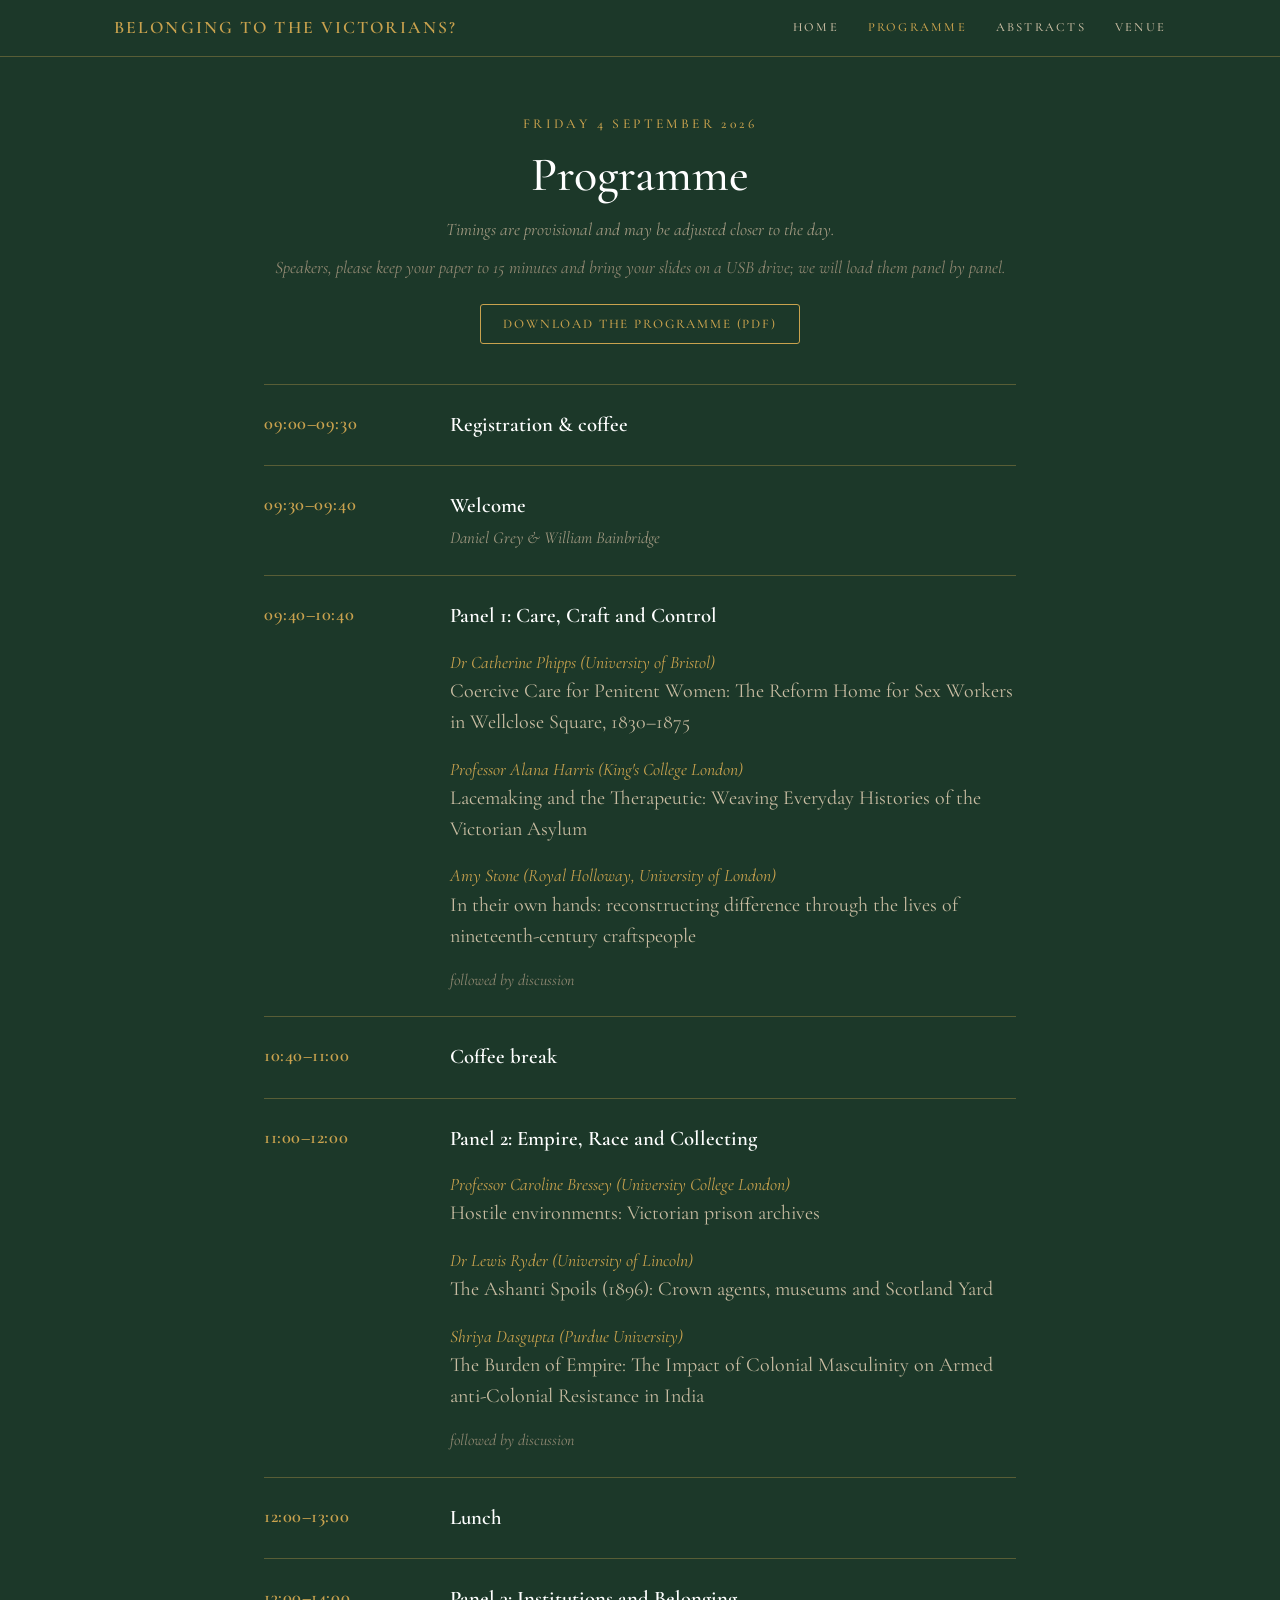
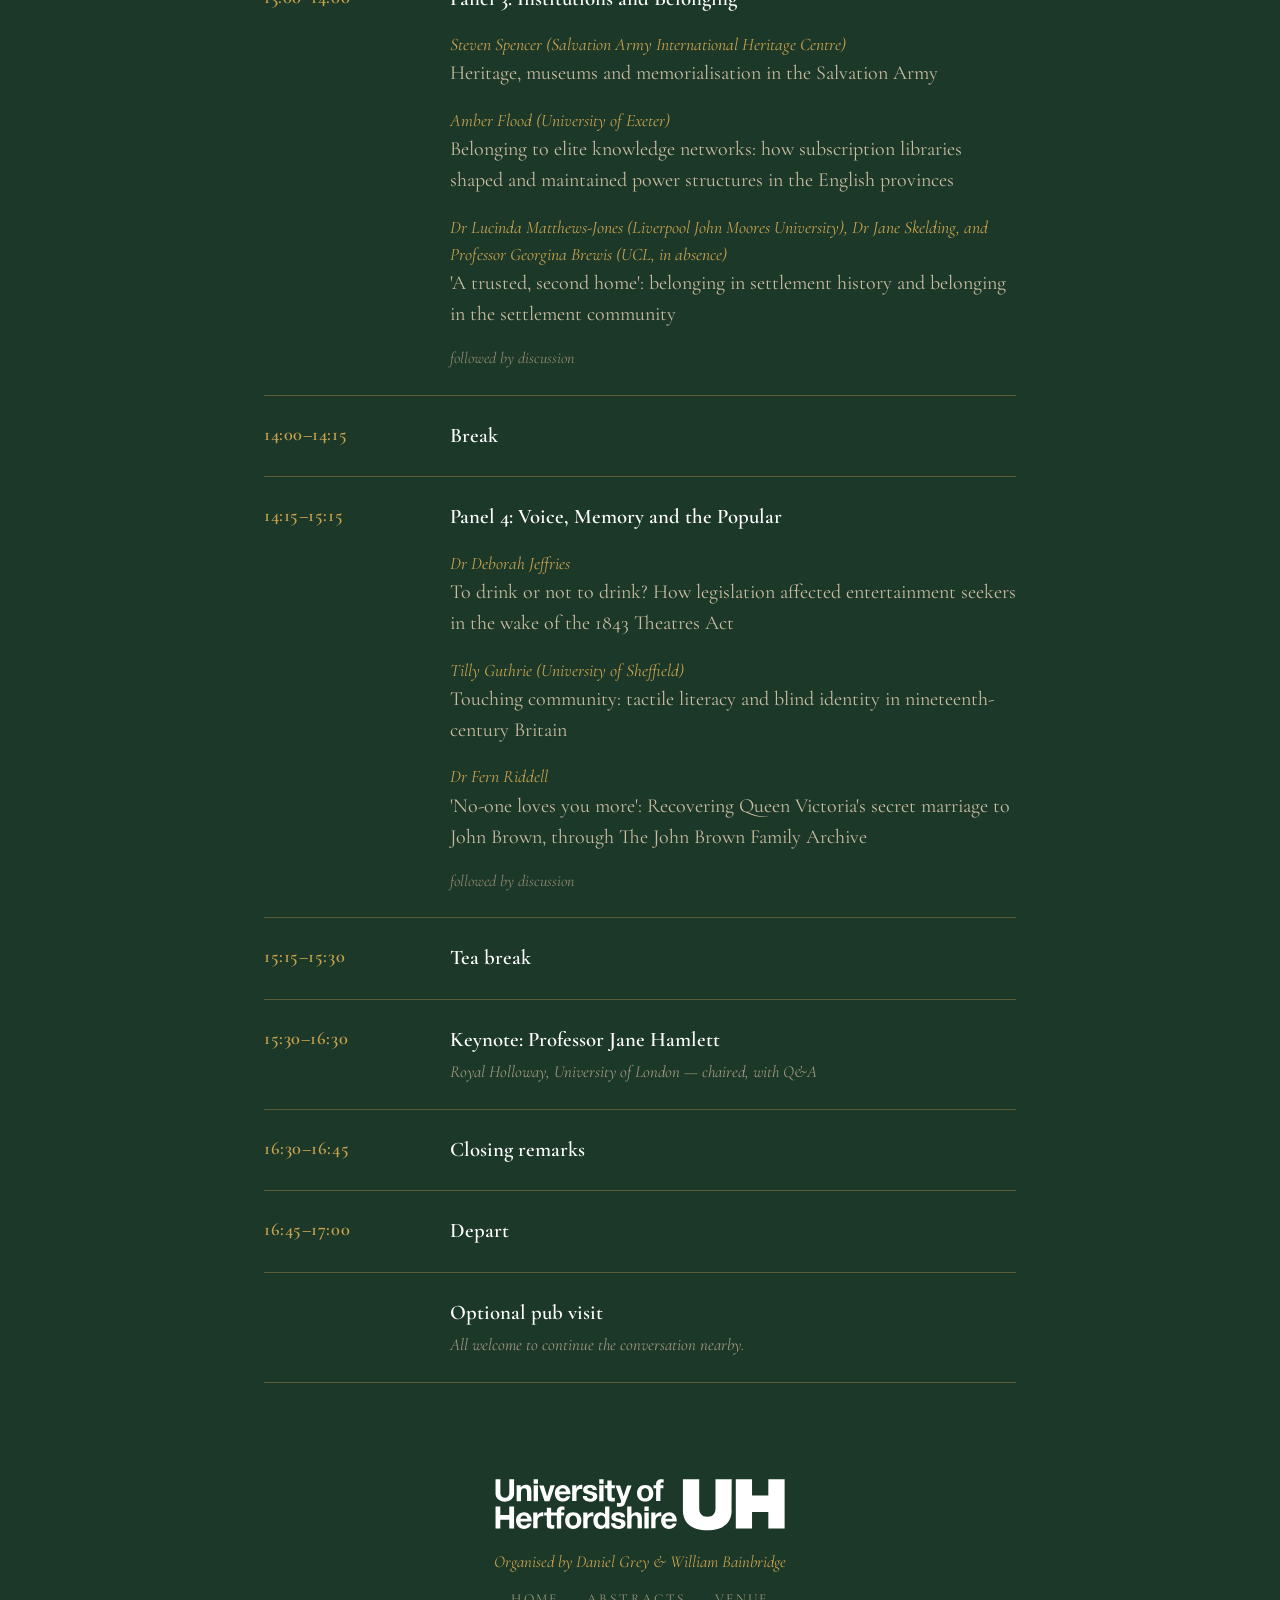
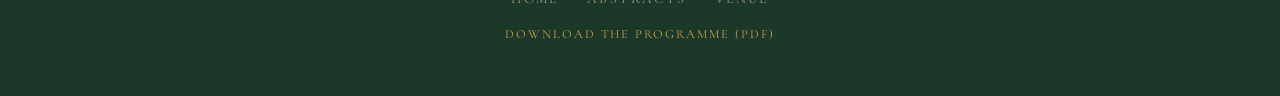
==== programme.html @ 11766882 "Publish site" ====
<!DOCTYPE html>
<html lang="en">
<head>
<meta charset="UTF-8">
<meta name="viewport" content="width=device-width, initial-scale=1">
<title>Programme — Belonging to the Victorians?</title>
<meta name="description" content="Programme for Belonging to the Victorians? Community, Collections, and Care. Wilton's Music Hall, London, Friday 4 September 2026.">
<link rel="icon" href="assets/favicon.svg" type="image/svg+xml">
<link rel="icon" href="assets/favicon-32.png" sizes="32x32" type="image/png">
<link rel="icon" href="assets/favicon-16.png" sizes="16x16" type="image/png">
<link rel="apple-touch-icon" href="assets/apple-touch-icon.png">
<link rel="stylesheet" href="styles.css?v=7">
</head>
<body>

<header class="site-header">
  <div class="header-inner">
    <a class="brand" href="index.html">Belonging to the Victorians?</a>
    <button class="nav-toggle" aria-expanded="false" aria-controls="site-nav" aria-label="Menu"><span class="bar"></span><span class="bar"></span><span class="bar"></span></button>
    <nav id="site-nav" class="site-nav">
      <a href="index.html">Home</a>
      <a href="programme.html" aria-current="page">Programme</a>
      <a href="abstracts.html">Abstracts</a>
      <a href="venue.html">Venue</a>
    </nav>
  </div>
</header>

<main>

  <div class="page-title">
    <span class="sec-label">Friday 4 September 2026</span>
    <h1>Programme</h1>
    <p class="page-sub">Timings are provisional and may be adjusted closer to the day.</p>
    <p class="page-note">Speakers, please keep your paper to 15 minutes and bring your slides on a USB drive; we will load them panel by panel.</p>
    <p class="page-actions"><a class="download-btn" href="programme.pdf" target="_blank" rel="noopener">Download the programme (PDF)</a></p>
  </div>

  <div class="container narrow">

    <hr class="divider">

    <div class="prog-row">
      <div class="time">09:00&ndash;09:30</div>
      <div class="what"><span class="item-title">Registration &amp; coffee</span></div>
    </div>

    <hr class="divider">

    <div class="prog-row">
      <div class="time">09:30&ndash;09:40</div>
      <div class="what">
        <span class="item-title">Welcome</span>
        <p class="item-note">Daniel Grey &amp; William Bainbridge</p>
      </div>
    </div>

    <hr class="divider">

    <div class="prog-row">
      <div class="time">09:40&ndash;10:40</div>
      <div class="what">
        <span class="item-title">Panel 1: Care, Craft and Control</span>
        <div class="panel-papers">
          <div class="paper">
            <p class="speaker">Dr Catherine Phipps (University of Bristol)</p>
            <p class="ptitle">Coercive Care for Penitent Women: The Reform Home for Sex Workers in Wellclose Square, 1830&ndash;1875</p>
          </div>
          <div class="paper">
            <p class="speaker">Professor Alana Harris (King's College London)</p>
            <p class="ptitle">Lacemaking and the Therapeutic: Weaving Everyday Histories of the Victorian Asylum</p>
          </div>
          <div class="paper">
            <p class="speaker">Amy Stone (Royal Holloway, University of London)</p>
            <p class="ptitle">In their own hands: reconstructing difference through the lives of nineteenth-century craftspeople</p>
          </div>
        </div>
        <p class="followed-by">followed by discussion</p>
      </div>
    </div>

    <hr class="divider">

    <div class="prog-row">
      <div class="time">10:40&ndash;11:00</div>
      <div class="what"><span class="item-title">Coffee break</span></div>
    </div>

    <hr class="divider">

    <div class="prog-row">
      <div class="time">11:00&ndash;12:00</div>
      <div class="what">
        <span class="item-title">Panel 2: Empire, Race and Collecting</span>
        <div class="panel-papers">
          <div class="paper">
            <p class="speaker">Professor Caroline Bressey (University College London)</p>
            <p class="ptitle">Hostile environments: Victorian prison archives</p>
          </div>
          <div class="paper">
            <p class="speaker">Dr Lewis Ryder (University of Lincoln)</p>
            <p class="ptitle">The Ashanti Spoils (1896): Crown agents, museums and Scotland Yard</p>
          </div>
          <div class="paper">
            <p class="speaker">Shriya Dasgupta (Purdue University)</p>
            <p class="ptitle">The Burden of Empire: The Impact of Colonial Masculinity on Armed anti-Colonial Resistance in India</p>
          </div>
        </div>
        <p class="followed-by">followed by discussion</p>
      </div>
    </div>

    <hr class="divider">

    <div class="prog-row">
      <div class="time">12:00&ndash;13:00</div>
      <div class="what"><span class="item-title">Lunch</span></div>
    </div>

    <hr class="divider">

    <div class="prog-row">
      <div class="time">13:00&ndash;14:00</div>
      <div class="what">
        <span class="item-title">Panel 3: Institutions and Belonging</span>
        <div class="panel-papers">
          <div class="paper">
            <p class="speaker">Steven Spencer (Salvation Army International Heritage Centre)</p>
            <p class="ptitle">Heritage, museums and memorialisation in the Salvation Army</p>
          </div>
          <div class="paper">
            <p class="speaker">Amber Flood (University of Exeter)</p>
            <p class="ptitle">Belonging to elite knowledge networks: how subscription libraries shaped and maintained power structures in the English provinces</p>
          </div>
          <div class="paper">
            <p class="speaker">Dr Lucinda Matthews-Jones (Liverpool John Moores University), Dr Jane Skelding, and Professor Georgina Brewis (UCL, in absence)</p>
            <p class="ptitle">'A trusted, second home': belonging in settlement history and belonging in the settlement community</p>
          </div>
        </div>
        <p class="followed-by">followed by discussion</p>
      </div>
    </div>

    <hr class="divider">

    <div class="prog-row">
      <div class="time">14:00&ndash;14:15</div>
      <div class="what"><span class="item-title">Break</span></div>
    </div>

    <hr class="divider">

    <div class="prog-row">
      <div class="time">14:15&ndash;15:15</div>
      <div class="what">
        <span class="item-title">Panel 4: Voice, Memory and the Popular</span>
        <div class="panel-papers">
          <div class="paper">
            <p class="speaker">Dr Deborah Jeffries</p>
            <p class="ptitle">To drink or not to drink? How legislation affected entertainment seekers in the wake of the 1843 Theatres Act</p>
          </div>
          <div class="paper">
            <p class="speaker">Tilly Guthrie (University of Sheffield)</p>
            <p class="ptitle">Touching community: tactile literacy and blind identity in nineteenth-century Britain</p>
          </div>
          <div class="paper">
            <p class="speaker">Dr Fern Riddell</p>
            <p class="ptitle">'No-one loves you more': Recovering Queen Victoria's secret marriage to John Brown, through The John Brown Family Archive</p>
          </div>
        </div>
        <p class="followed-by">followed by discussion</p>
      </div>
    </div>

    <hr class="divider">

    <div class="prog-row">
      <div class="time">15:15&ndash;15:30</div>
      <div class="what"><span class="item-title">Tea break</span></div>
    </div>

    <hr class="divider">

    <div class="prog-row">
      <div class="time">15:30&ndash;16:30</div>
      <div class="what">
        <span class="item-title">Keynote: Professor Jane Hamlett</span>
        <p class="item-note">Royal Holloway, University of London &mdash; chaired, with Q&amp;A</p>
      </div>
    </div>

    <hr class="divider">

    <div class="prog-row">
      <div class="time">16:30&ndash;16:45</div>
      <div class="what"><span class="item-title">Closing remarks</span></div>
    </div>

    <hr class="divider">

    <div class="prog-row">
      <div class="time">16:45&ndash;17:00</div>
      <div class="what"><span class="item-title">Depart</span></div>
    </div>

    <hr class="divider">

    <div class="prog-row">
      <div class="time"></div>
      <div class="what">
        <span class="item-title">Optional pub visit</span>
        <p class="item-note">All welcome to continue the conversation nearby.</p>
      </div>
    </div>

    <hr class="divider">

  </div>

</main>

<footer class="site-footer">
  <img src="assets/University_of_Hertfordshire_Logo_2019.svg" alt="University of Hertfordshire">
  <p class="org">Organised by Daniel Grey &amp; William Bainbridge</p>
  <p class="footer-links">
    <a href="index.html">Home</a>
    <a href="abstracts.html">Abstracts</a>
    <a href="venue.html">Venue</a>
  </p>
  <p class="footer-download"><a href="programme.pdf" target="_blank" rel="noopener">Download the programme (PDF)</a></p>
</footer>

<script>
  var toggle = document.querySelector('.nav-toggle');
  var nav = document.getElementById('site-nav');
  toggle.addEventListener('click', function () {
    var open = nav.classList.toggle('open');
    toggle.classList.toggle('open', open);
    toggle.setAttribute('aria-expanded', open ? 'true' : 'false');
  });
</script>

</body>
</html>
---- styles.css ----
@import url('https://fonts.googleapis.com/css2?family=Cormorant+Garamond:ital,wght@0,300;0,400;0,500;0,600;0,700;1,300;1,400;1,500;1,600;1,700&display=swap');

:root {
  --green: #1c3829;
  --gold: #c9a24e;
  --cream: #c8bca2;
  --cream-dim: #a09880;
  --cream-faint: #908872;
  --white: #ffffff;
}

*, *::before, *::after { margin: 0; padding: 0; box-sizing: border-box; }

html { scroll-behavior: smooth; }

body {
  background: var(--green);
  color: var(--cream);
  font-family: 'Cormorant Garamond', Garamond, serif;
  font-size: 1.25rem;
  line-height: 1.55;
}

a { color: var(--gold); text-decoration: none; }
a:hover { text-decoration: underline; text-underline-offset: 3px; }

.container { max-width: 1000px; margin: 0 auto; padding: 0 1.5rem; }
.narrow { max-width: 800px; }

/* ── Shared elements ── */

.sec-label {
  font-size: 0.85rem;
  font-weight: 500;
  letter-spacing: 0.25em;
  text-transform: uppercase;
  color: var(--gold);
}

.divider {
  width: 100%;
  height: 1px;
  background: var(--gold);
  opacity: 0.35;
  border: none;
}

/* ── Header / nav ── */

.site-header {
  position: sticky;
  top: 0;
  z-index: 100;
  background: var(--green);
  border-bottom: 1px solid rgba(201, 162, 78, 0.35);
}

body.home .site-header {
  position: fixed;
  left: 0;
  right: 0;
  background:
    linear-gradient(to bottom, rgba(10, 22, 15, 0.78), rgba(10, 22, 15, 0.58)),
    url("data:image/svg+xml;utf8,<svg xmlns='http://www.w3.org/2000/svg'><filter id='n'><feTurbulence type='fractalNoise' baseFrequency='0.85' numOctaves='2' stitchTiles='stitch'/></filter><rect width='100%25' height='100%25' filter='url(%23n)' opacity='0.05'/></svg>");
  backdrop-filter: blur(10px) saturate(120%);
  -webkit-backdrop-filter: blur(10px) saturate(120%);
  border-bottom: 1px solid rgba(201, 162, 78, 0.25);
}

.header-inner {
  max-width: 1100px;
  margin: 0 auto;
  padding: 0.9rem 1.5rem;
  display: flex;
  align-items: center;
  justify-content: space-between;
  gap: 1rem;
}

.brand {
  color: var(--gold);
  font-weight: 600;
  font-size: clamp(0.85rem, 2.6vw, 1.1rem);
  letter-spacing: 0.12em;
  text-transform: uppercase;
  white-space: nowrap;
}
.brand:hover { text-decoration: none; color: var(--white); }

.site-nav { display: flex; gap: 1.8rem; }

.site-nav a {
  font-size: 0.78rem;
  font-weight: 500;
  letter-spacing: 0.18em;
  text-transform: uppercase;
  color: var(--cream);
}
.site-nav a:hover { color: var(--gold); text-decoration: none; }
.site-nav a[aria-current="page"] { color: var(--gold); }

.nav-toggle {
  display: none;
  width: 2.2rem;
  height: 2.2rem;
  padding: 0;
  align-items: center;
  justify-content: center;
  gap: 5px;
  background: none;
  border: 1px solid rgba(201, 162, 78, 0.5);
  border-radius: 4px;
  cursor: pointer;
}

.nav-toggle .bar {
  display: block;
  width: 1.1rem;
  height: 2px;
  background: var(--gold);
  transition: transform 0.2s ease, opacity 0.2s ease;
}

.nav-toggle.open .bar:nth-child(1) { transform: translateY(7px) rotate(45deg); }
.nav-toggle.open .bar:nth-child(2) { opacity: 0; }
.nav-toggle.open .bar:nth-child(3) { transform: translateY(-7px) rotate(-45deg); }

@media (max-width: 720px) {
  .nav-toggle { display: flex; flex-direction: column; }
  .site-nav {
    display: none;
    position: absolute;
    top: 100%;
    left: 0;
    right: 0;
    flex-direction: column;
    gap: 0;
    background: var(--green);
    border-top: 1px solid rgba(201, 162, 78, 0.35);
    border-bottom: 1px solid rgba(201, 162, 78, 0.35);
    padding: 0.5rem 0;
  }
  .site-nav.open { display: flex; }
  .site-nav a { padding: 0.8rem 1.5rem; }
}

/* ── Hero (homepage) ── */

.hero {
  position: relative;
  height: 78vh;
  min-height: 520px;
  overflow: hidden;
}

.hero img {
  width: 100%;
  height: 100%;
  object-fit: cover;
  object-position: center 12%;
  display: block;
}

.hero::after {
  content: "";
  position: absolute;
  inset: 0;
  background: linear-gradient(
    to bottom,
    rgba(28, 56, 41, 0.30) 0%,
    rgba(28, 56, 41, 0.10) 35%,
    rgba(28, 56, 41, 0.72) 75%,
    var(--green) 100%
  );
}

.hero-titles {
  position: absolute;
  left: 0;
  right: 0;
  bottom: 2.5rem;
  z-index: 2;
  text-align: center;
  padding: 0 1.5rem;
}

.hero-titles h1 {
  font-weight: 500;
  font-size: clamp(2.4rem, 6vw, 4.2rem);
  line-height: 1.08;
  color: var(--white);
  letter-spacing: -0.01em;
}

.hero-titles .subtitle {
  font-weight: 400;
  font-style: italic;
  font-size: clamp(1.4rem, 3.2vw, 2.2rem);
  color: var(--gold);
  margin-top: 0.6rem;
  letter-spacing: 0.02em;
}

.hero-meta { text-align: center; padding: 1.2rem 1.5rem 0; }

.hero-meta .date {
  font-weight: 600;
  font-size: 1.35rem;
  color: var(--gold);
  letter-spacing: 0.04em;
}

.hero-meta .venue {
  font-weight: 400;
  font-style: italic;
  font-size: 1.15rem;
  color: var(--cream);
  margin-top: 0.3rem;
}
.hero-meta .venue a { color: var(--cream); }
.hero-meta .venue a:hover { color: var(--gold); }

.hero-meta .org-by {
  font-weight: 400;
  font-style: italic;
  font-size: 1.05rem;
  color: var(--cream-dim);
  margin-top: 0.5rem;
}

/* ── Page sections ── */

.section {
  display: flex;
  flex-direction: column;
  align-items: center;
  text-align: center;
  padding: 3.2rem 0;
}

.section .sec-label { margin-bottom: 1rem; }

.section .body-text {
  max-width: 44em;
  color: var(--cream);
  line-height: 1.6;
}

.section .body-text + .body-text { margin-top: 1.1rem; }

.keynote-name {
  font-weight: 600;
  font-size: 2rem;
  color: var(--white);
  margin-bottom: 0.4rem;
}

.keynote-affil {
  font-weight: 400;
  font-style: italic;
  font-size: 1.15rem;
  color: var(--cream);
}

.cta-email {
  font-weight: 600;
  font-size: 1.6rem;
  margin-top: 0.8rem;
  display: inline-block;
}

.cta-note {
  font-size: 1rem;
  color: var(--cream-dim);
  margin-top: 0.8rem;
}

/* ── Inner-page title block ── */

.page-title {
  text-align: center;
  padding: 3.5rem 1.5rem 2.5rem;
}

.page-title .sec-label { display: block; margin-bottom: 0.9rem; }

.page-title h1 {
  font-weight: 500;
  font-size: clamp(2rem, 5vw, 3rem);
  color: var(--white);
  line-height: 1.1;
}

.page-title .page-sub {
  font-style: italic;
  color: var(--cream-dim);
  font-size: 1.1rem;
  margin-top: 0.9rem;
}

.page-title .page-note {
  font-style: italic;
  color: var(--cream-faint);
  font-size: 1.1rem;
  margin-top: 0.7rem;
}

.page-title .page-actions { margin-top: 1.4rem; }

.download-btn {
  display: inline-block;
  padding: 0.55rem 1.4rem;
  border: 1px solid var(--gold);
  border-radius: 3px;
  color: var(--gold);
  font-size: 0.82rem;
  font-weight: 500;
  letter-spacing: 0.14em;
  text-transform: uppercase;
}
.download-btn:hover {
  background: var(--gold);
  color: var(--green);
  text-decoration: none;
}

/* ── Programme ── */

.prog-row {
  display: grid;
  grid-template-columns: 10rem 1fr;
  gap: 1.6rem;
  padding: 1.5rem 0;
}

.prog-row .time {
  color: var(--gold);
  font-weight: 600;
  font-size: 1.15rem;
  letter-spacing: 0.03em;
}

.prog-row .what { color: var(--cream); }

.prog-row .what .item-title {
  color: var(--white);
  font-weight: 600;
  font-size: 1.3rem;
}

.prog-row .what .item-note {
  font-style: italic;
  color: var(--cream-dim);
  font-size: 1.05rem;
  margin-top: 0.2rem;
}

.panel-papers { margin-top: 1rem; }

.panel-papers .paper { margin-bottom: 1.1rem; }
.panel-papers .paper:last-child { margin-bottom: 0; }

.paper .speaker {
  color: var(--gold);
  font-style: italic;
  font-size: 1.1rem;
}

.paper .ptitle { color: var(--cream); }

.followed-by {
  font-style: italic;
  color: var(--cream-faint);
  font-size: 1rem;
  margin-top: 1rem;
}

@media (max-width: 640px) {
  .prog-row { grid-template-columns: 1fr; gap: 0.4rem; }
}

/* ── Abstracts ── */

.panel-heading {
  text-align: center;
  padding: 3.2rem 0 1rem;
}

.panel-heading .sec-label { display: block; margin-bottom: 0.6rem; }

.panel-heading h2 {
  font-weight: 500;
  font-size: 1.9rem;
  color: var(--white);
  line-height: 1.15;
}

.paper-entry { padding: 2.4rem 0; }

.paper-entry h3 {
  font-weight: 600;
  font-size: 1.55rem;
  line-height: 1.25;
  color: var(--white);
}

.paper-entry .speaker-line {
  color: var(--gold);
  font-style: italic;
  font-size: 1.15rem;
  margin: 0.5rem 0 1.2rem;
}

.paper-entry p { margin-bottom: 1rem; }
.paper-entry p:last-child { margin-bottom: 0; }

.bio-label {
  font-size: 0.75rem;
  font-weight: 500;
  letter-spacing: 0.25em;
  text-transform: uppercase;
  color: var(--gold);
  margin: 1.4rem 0 0.6rem;
}

.paper-entry .bio { color: var(--cream-dim); font-size: 1.15rem; }

/* ── Venue ── */

.venue-photo {
  margin: 2rem 0;
  text-align: center;
}

.venue-photo img {
  width: 100%;
  max-height: 560px;
  object-fit: cover;
  object-position: center 60%;
  border: 1px solid rgba(201, 162, 78, 0.5);
  display: block;
}

.venue-photo figcaption {
  margin-top: 0.5rem;
  font-size: 0.85rem;
  color: var(--cream-faint);
  font-style: italic;
}

.address-block {
  text-align: center;
  padding: 1rem 0 0;
}

.address-block .venue-name {
  font-weight: 600;
  font-size: 1.8rem;
  color: var(--white);
}

.address-block .venue-address {
  font-style: italic;
  color: var(--cream);
  font-size: 1.2rem;
  margin-top: 0.3rem;
}

.venue-map {
  width: 100%;
  height: 340px;
  margin-top: 0.5rem;
  border: 1px solid rgba(201, 162, 78, 0.5);
}

.big-link {
  display: inline-block;
  margin-top: 1rem;
  font-weight: 600;
  font-size: 1.25rem;
  color: var(--gold);
  border: 1px solid rgba(201, 162, 78, 0.5);
  padding: 0.6rem 1.6rem;
}
.big-link:hover { text-decoration: none; background: rgba(201, 162, 78, 0.12); }

/* ── Footer ── */

.site-footer {
  margin-top: 3rem;
  text-align: center;
  padding: 2.8rem 1.5rem 3.2rem;
}

.site-footer img {
  height: 56px;
  filter: brightness(0) invert(1);
  display: block;
  margin: 0 auto 1.1rem;
}

.site-footer .org {
  font-weight: 400;
  font-style: italic;
  font-size: 1.05rem;
  color: var(--gold);
}

.site-footer .footer-links {
  margin-top: 0.8rem;
  font-size: 0.85rem;
  letter-spacing: 0.18em;
  text-transform: uppercase;
}
.site-footer .footer-links a { color: var(--cream-dim); margin: 0 0.7rem; }
.site-footer .footer-links a:hover { color: var(--gold); }

.site-footer .footer-download {
  margin-top: 1rem;
  font-size: 0.78rem;
  letter-spacing: 0.16em;
  text-transform: uppercase;
}
.site-footer .footer-download a { color: var(--gold); }
.site-footer .footer-download a:hover { color: var(--cream); text-decoration: none; }
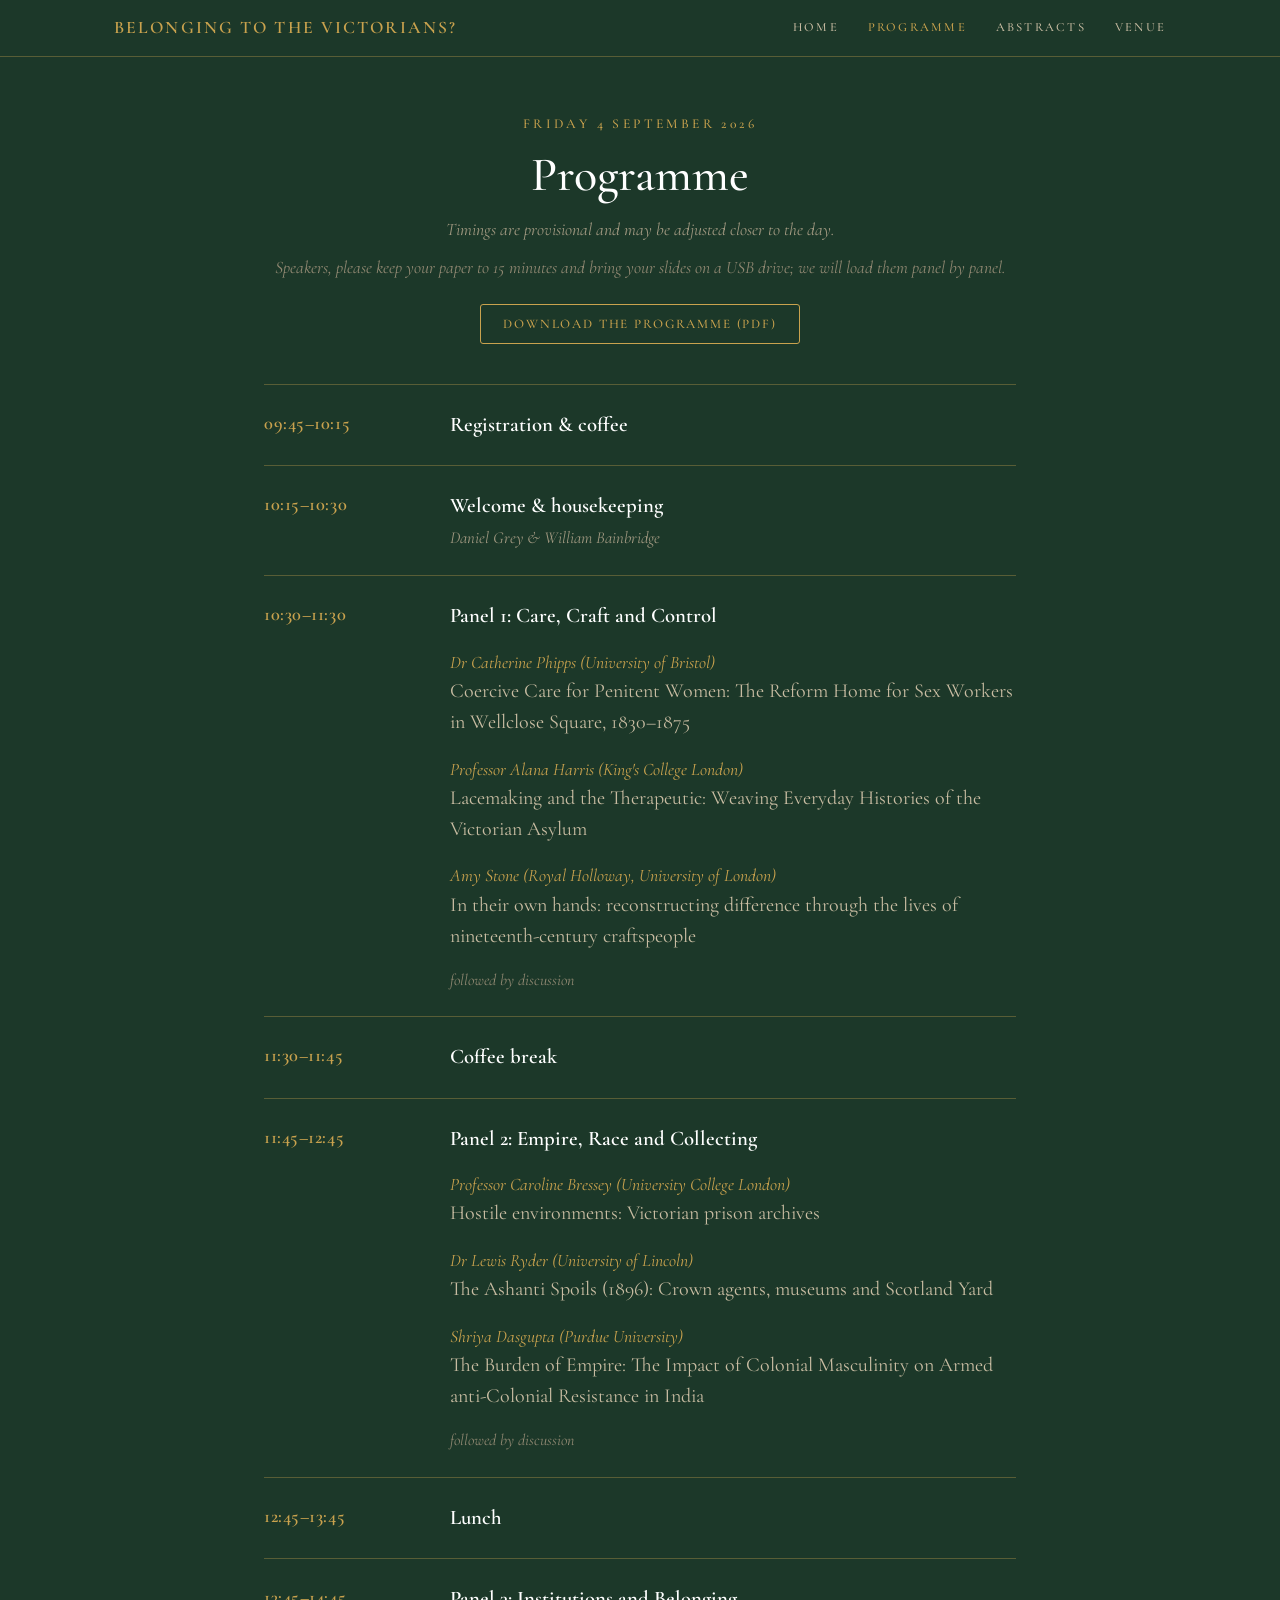
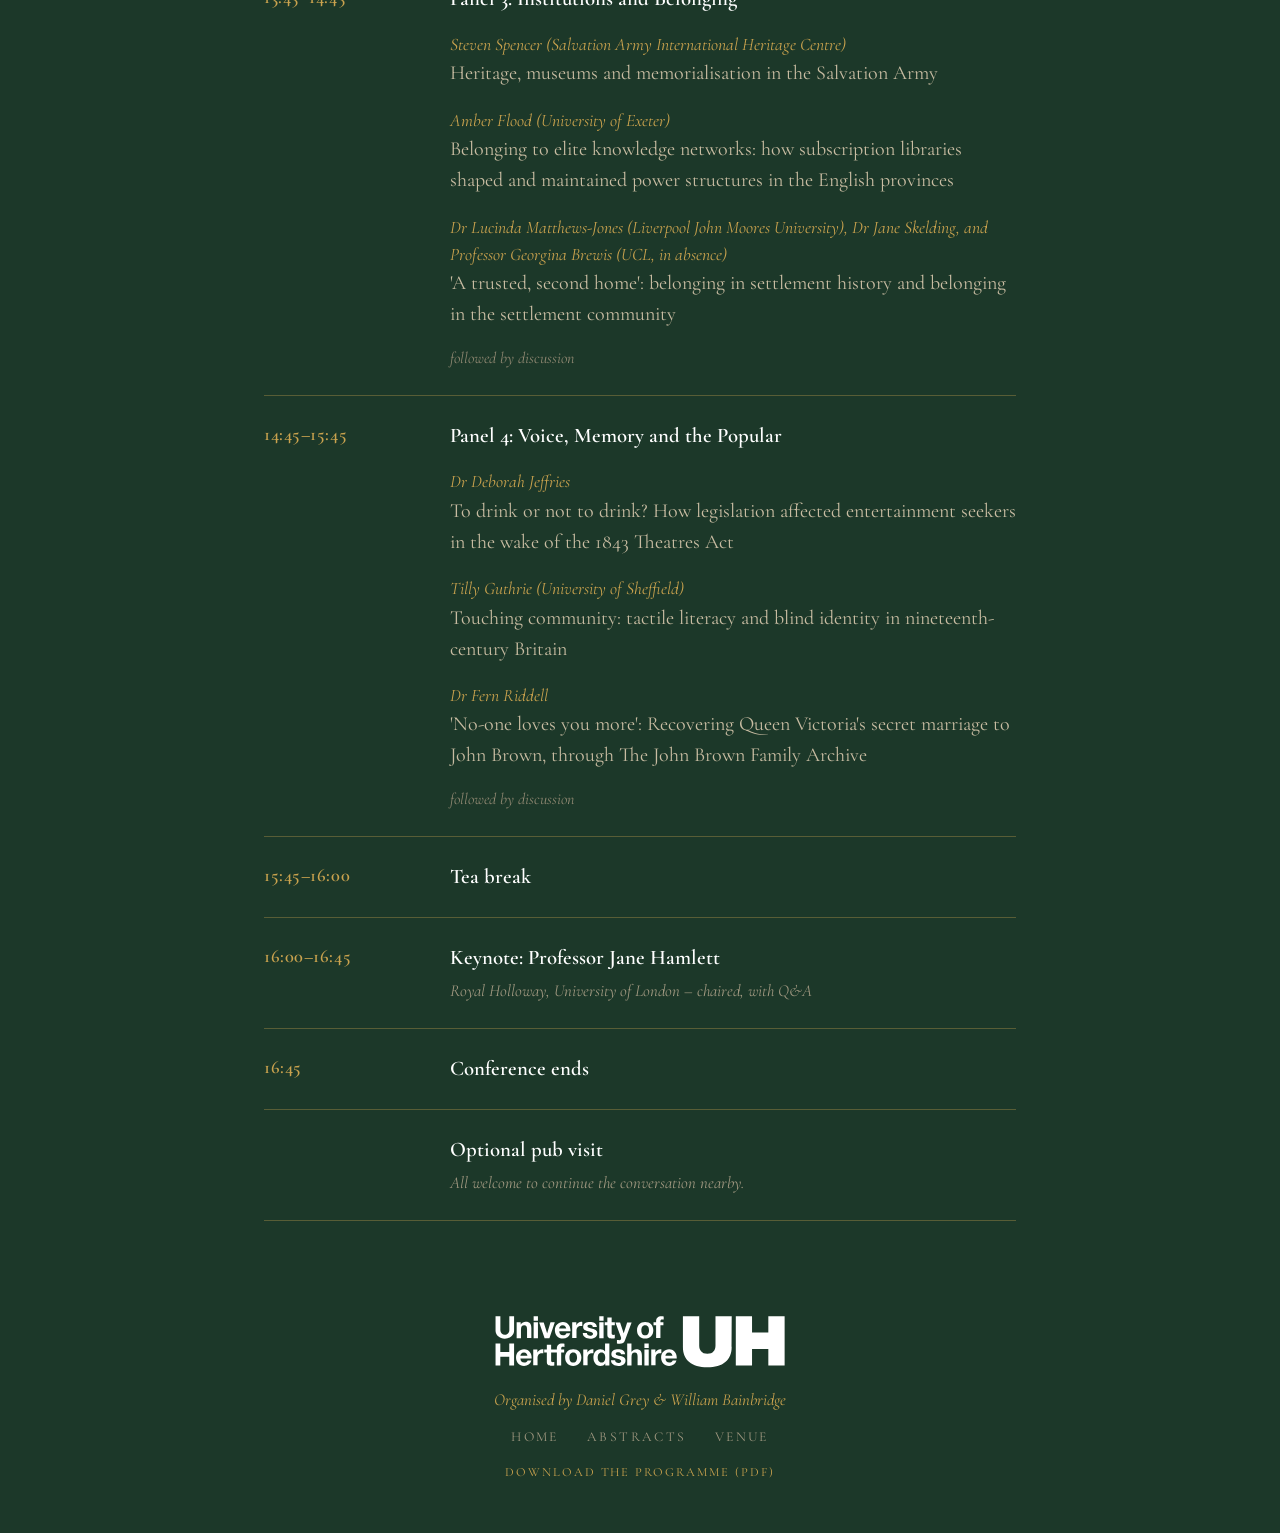
==== commit c3595e2d: "Publish site" ====
--- a/programme.html
+++ b/programme.html
@@ -41,16 +41,16 @@
     <hr class="divider">
 
     <div class="prog-row">
-      <div class="time">09:00&ndash;09:30</div>
+      <div class="time">09:45&ndash;10:15</div>
       <div class="what"><span class="item-title">Registration &amp; coffee</span></div>
     </div>
 
     <hr class="divider">
 
     <div class="prog-row">
-      <div class="time">09:30&ndash;09:40</div>
-      <div class="what">
-        <span class="item-title">Welcome</span>
+      <div class="time">10:15&ndash;10:30</div>
+      <div class="what">
+        <span class="item-title">Welcome &amp; housekeeping</span>
         <p class="item-note">Daniel Grey &amp; William Bainbridge</p>
       </div>
     </div>
@@ -58,7 +58,7 @@
     <hr class="divider">
 
     <div class="prog-row">
-      <div class="time">09:40&ndash;10:40</div>
+      <div class="time">10:30&ndash;11:30</div>
       <div class="what">
         <span class="item-title">Panel 1: Care, Craft and Control</span>
         <div class="panel-papers">
@@ -82,14 +82,14 @@
     <hr class="divider">
 
     <div class="prog-row">
-      <div class="time">10:40&ndash;11:00</div>
+      <div class="time">11:30&ndash;11:45</div>
       <div class="what"><span class="item-title">Coffee break</span></div>
     </div>
 
     <hr class="divider">
 
     <div class="prog-row">
-      <div class="time">11:00&ndash;12:00</div>
+      <div class="time">11:45&ndash;12:45</div>
       <div class="what">
         <span class="item-title">Panel 2: Empire, Race and Collecting</span>
         <div class="panel-papers">
@@ -113,14 +113,14 @@
     <hr class="divider">
 
     <div class="prog-row">
-      <div class="time">12:00&ndash;13:00</div>
+      <div class="time">12:45&ndash;13:45</div>
       <div class="what"><span class="item-title">Lunch</span></div>
     </div>
 
     <hr class="divider">
 
     <div class="prog-row">
-      <div class="time">13:00&ndash;14:00</div>
+      <div class="time">13:45&ndash;14:45</div>
       <div class="what">
         <span class="item-title">Panel 3: Institutions and Belonging</span>
         <div class="panel-papers">
@@ -144,14 +144,7 @@
     <hr class="divider">
 
     <div class="prog-row">
-      <div class="time">14:00&ndash;14:15</div>
-      <div class="what"><span class="item-title">Break</span></div>
-    </div>
-
-    <hr class="divider">
-
-    <div class="prog-row">
-      <div class="time">14:15&ndash;15:15</div>
+      <div class="time">14:45&ndash;15:45</div>
       <div class="what">
         <span class="item-title">Panel 4: Voice, Memory and the Popular</span>
         <div class="panel-papers">
@@ -175,32 +168,25 @@
     <hr class="divider">
 
     <div class="prog-row">
-      <div class="time">15:15&ndash;15:30</div>
+      <div class="time">15:45&ndash;16:00</div>
       <div class="what"><span class="item-title">Tea break</span></div>
     </div>
 
     <hr class="divider">
 
     <div class="prog-row">
-      <div class="time">15:30&ndash;16:30</div>
+      <div class="time">16:00&ndash;16:45</div>
       <div class="what">
         <span class="item-title">Keynote: Professor Jane Hamlett</span>
-        <p class="item-note">Royal Holloway, University of London &mdash; chaired, with Q&amp;A</p>
-      </div>
-    </div>
-
-    <hr class="divider">
-
-    <div class="prog-row">
-      <div class="time">16:30&ndash;16:45</div>
-      <div class="what"><span class="item-title">Closing remarks</span></div>
-    </div>
-
-    <hr class="divider">
-
-    <div class="prog-row">
-      <div class="time">16:45&ndash;17:00</div>
-      <div class="what"><span class="item-title">Depart</span></div>
+        <p class="item-note">Royal Holloway, University of London &ndash; chaired, with Q&amp;A</p>
+      </div>
+    </div>
+
+    <hr class="divider">
+
+    <div class="prog-row">
+      <div class="time">16:45</div>
+      <div class="what"><span class="item-title">Conference ends</span></div>
     </div>
 
     <hr class="divider">
